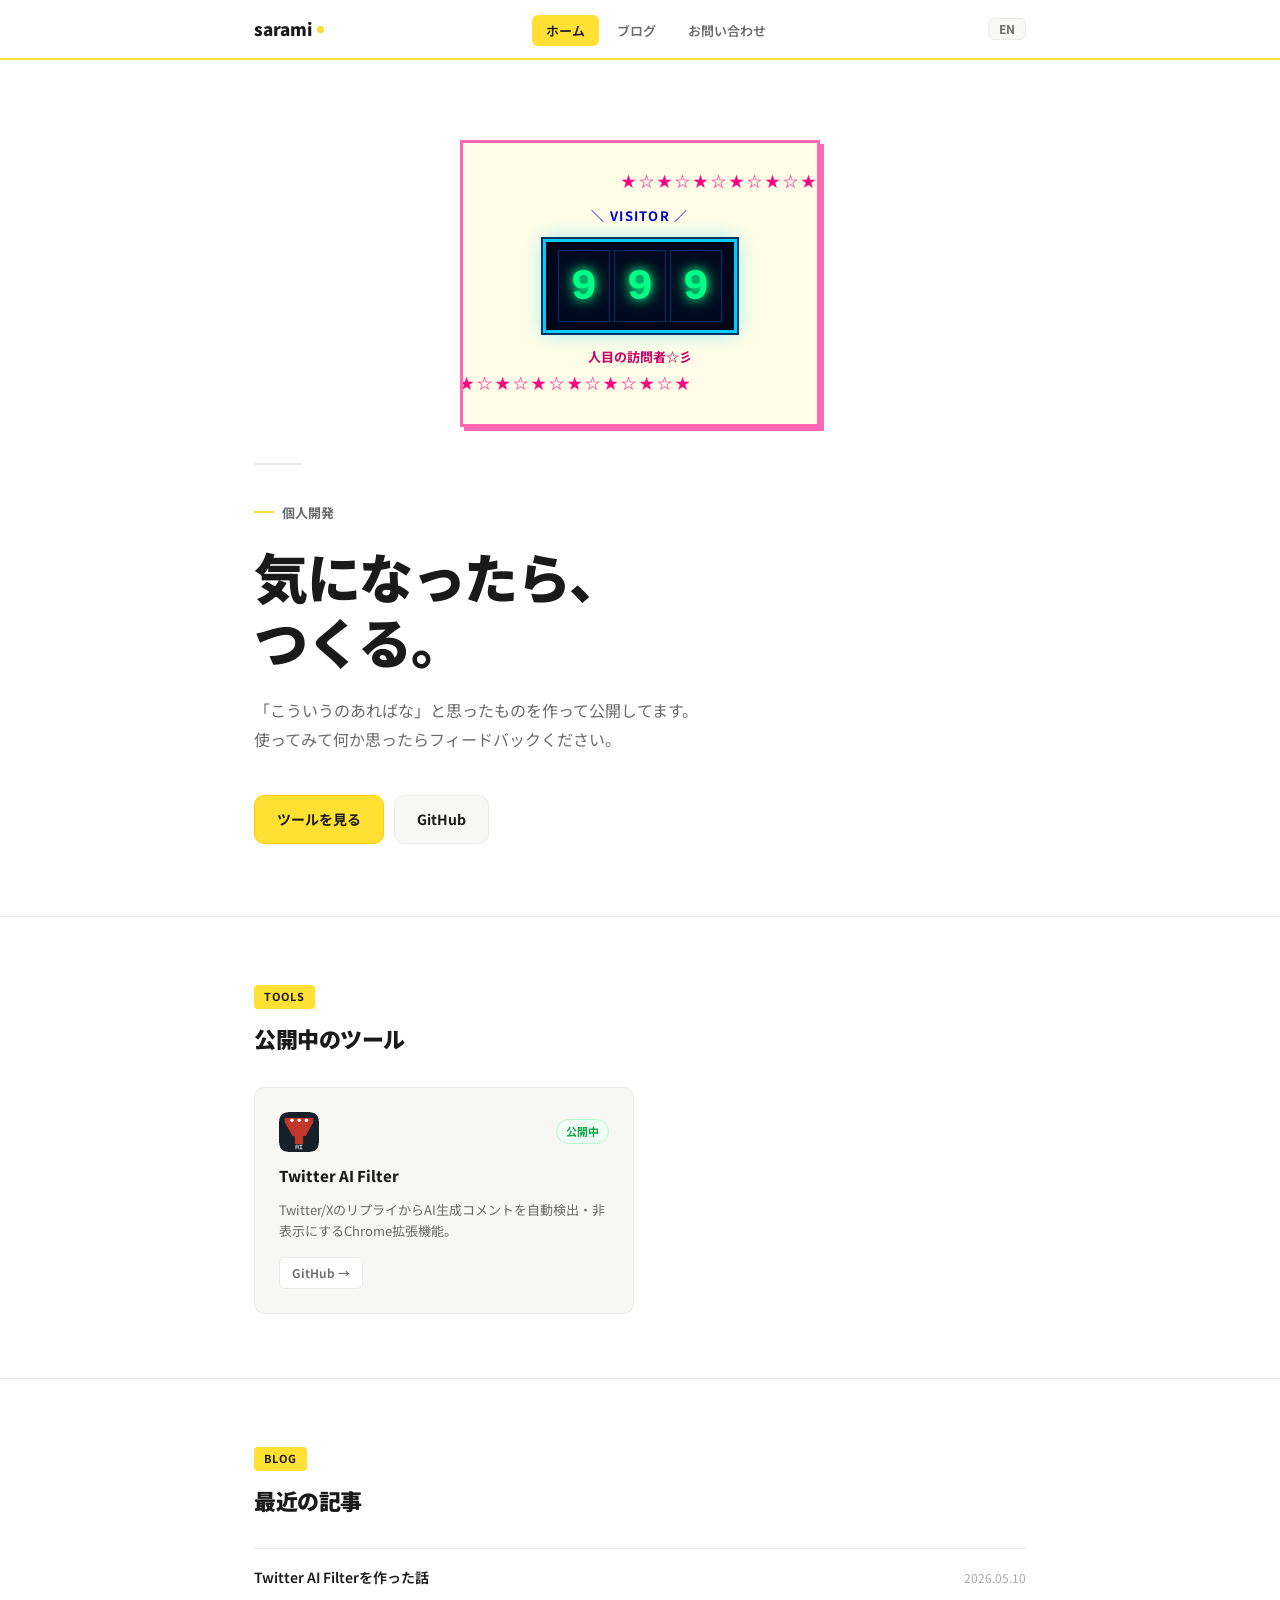
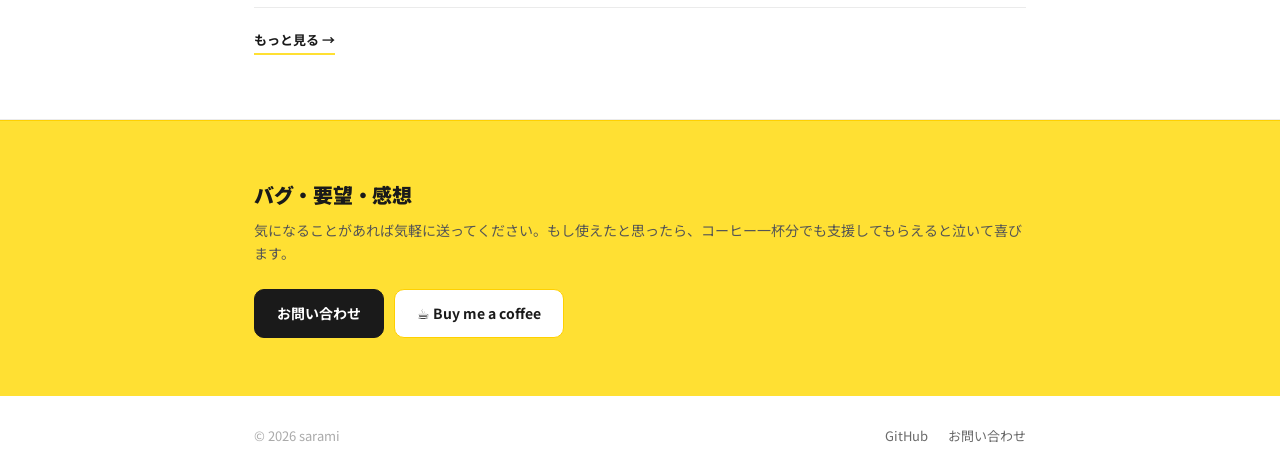
==== index.html @ 27e43e0e "Remove S+ nav logo; rename favicon to icon-bolt.png for cache busting Co-Authored-By: Claude Sonnet " ====
<!DOCTYPE html>
<html lang="ja">
<head>
  <meta charset="UTF-8">
  <meta name="viewport" content="width=device-width, initial-scale=1.0">
  <title>sarami — 個人開発ツール配布サイト</title>
  <meta name="description" content="「こういうのあればな」と思ったものを作って公開しています。TwitterのAIリプ検出フィルターなど、実用的な個人開発ツールを無料配布中。">
  <meta name="keywords" content="sarami,個人開発,ツール,Chrome拡張機能,Twitter,AIフィルター,無料">
  <meta name="author" content="sarami">
  <link rel="canonical" href="https://sarami29meat.github.io/">

  <!-- OGP -->
  <meta property="og:type" content="website">
  <meta property="og:url" content="https://sarami29meat.github.io/">
  <meta property="og:title" content="sarami — 個人開発ツール配布サイト">
  <meta property="og:description" content="「こういうのあればな」と思ったものを作って公開しています。TwitterのAIリプ検出フィルターなど、実用的な個人開発ツールを無料配布中。">
  <meta property="og:site_name" content="sarami">
  <meta property="og:locale" content="ja_JP">

  <!-- Twitter Card -->
  <meta name="twitter:card" content="summary">
  <meta name="twitter:title" content="sarami — 個人開発ツール配布サイト">
  <meta name="twitter:description" content="「こういうのあればな」と思ったものを作って公開しています。実用的な個人開発ツールを無料配布中。">
  <!-- Favicon -->
  <link rel="icon" type="image/png" sizes="32x32" href="icon-bolt.png">
  <link rel="apple-touch-icon" sizes="180x180" href="apple-touch-icon.png?v=2">

  <link rel="preconnect" href="https://fonts.googleapis.com">
  <link href="https://fonts.googleapis.com/css2?family=Noto+Sans+JP:wght@400;500;700;900&display=swap" rel="stylesheet">
  <link rel="stylesheet" href="css/style.css?v=10">
  <!-- Google tag (gtag.js) -->
  <script async src="https://www.googletagmanager.com/gtag/js?id=G-NRNSLRMSQV"></script>
  <script>
    window.dataLayer = window.dataLayer || [];
    function gtag(){dataLayer.push(arguments);}
    gtag('js', new Date());
    gtag('config', 'G-NRNSLRMSQV');
  </script>
</head>
<body>

<nav>
  <div class="nav-inner">
    <a class="nav-logo" href="index.html">sarami <span class="nav-logo-dot"></span></a>
    <ul class="nav-links">
      <li><a href="index.html" class="active" data-i18n="nav-home">ホーム</a></li>
      <li><a href="blog/index.html" data-i18n="nav-blog">ブログ</a></li>
      <li><a href="contact.html" data-i18n="nav-contact">お問い合わせ</a></li>
    </ul>
    <div class="nav-right">
      <button id="lang-toggle">EN</button>
      <div class="nav-burger"><span></span><span></span><span></span></div>
    </div>
  </div>
</nav>

<main>
  <section class="hero">
    <div class="wrap">

      <!-- スロットカウンター -->
      <div class="counter-stage">
        <marquee class="kira-marquee" scrollamount="4">★☆★☆★☆★☆★☆★☆★☆★☆★☆★☆★☆</marquee>
        <p class="counter-eyebrow">＼ VISITOR ／</p>
        <div class="digit-display" id="digit-display">
          <div class="digit-box"><div class="digit-reel"><span>9</span></div></div>
          <div class="digit-box"><div class="digit-reel"><span>9</span></div></div>
          <div class="digit-box"><div class="digit-reel"><span>9</span></div></div>
        </div>
        <p class="counter-label">人目の訪問者☆彡</p>
        <marquee class="kira-marquee" scrollamount="4" direction="right">☆★☆★☆★☆★☆★☆★☆★☆★☆★☆★☆★</marquee>
      </div>

      <div class="hero-sep"></div>

      <p class="hero-eyebrow" data-i18n="hero-eyebrow">個人開発</p>
      <h1 data-i18n="hero-title">気になったら、<br>つくる。</h1>
      <p class="hero-body" data-i18n="hero-body">「こういうのあればな」と思ったものを作って公開してます。<br>使ってみて何か思ったらフィードバックください。</p>
      <div class="hero-actions">
        <a href="#tools" class="btn-primary" data-i18n="hero-btn-tools">ツールを見る</a>
        <a href="https://github.com/sarami29meat" target="_blank" class="btn-ghost">GitHub</a>
      </div>
    </div>
  </section>

  <section class="sec" id="tools">
    <div class="wrap">
      <div class="sec-head">
        <p class="sec-label" data-i18n="tools-label">Tools</p>
        <h2 class="sec-title" data-i18n="tools-title">公開中のツール</h2>
      </div>
      <div class="tools-grid" id="tools-grid"></div>
    </div>
  </section>

  <section class="sec">
    <div class="wrap">
      <div class="sec-head">
        <p class="sec-label" data-i18n="blog-label">Blog</p>
        <h2 class="sec-title" data-i18n="blog-title">最近の記事</h2>
      </div>
      <div class="posts-list" id="recent-posts"></div>
      <a href="blog/index.html" class="more-link" data-i18n="more-link">もっと見る →</a>
    </div>
  </section>

  <section class="sec-contact">
    <div class="wrap">
      <div class="contact-cta">
        <div class="contact-cta-text">
          <h2 class="contact-cta-title" data-i18n="cta-title">バグ・要望・感想</h2>
          <p class="contact-cta-sub" data-i18n="cta-sub">気になることがあれば気軽に送ってください。もし使えたと思ったら、コーヒー一杯分でも支援してもらえると泣いて喜びます。</p>
        </div>
        <div class="contact-cta-actions">
          <a href="contact.html" class="btn-primary" data-i18n="cta-btn-contact">お問い合わせ</a>
          <a href="https://www.buymeacoffee.com/sarami2929" target="_blank" class="btn-ghost" data-i18n="cta-btn-coffee">☕ Buy me a coffee</a>
        </div>
      </div>
    </div>
  </section>
</main>

<!-- キリ番ポップアップ -->
<div id="kiriban-overlay" style="display:none;">
  <div id="kiriban-box">
    <div id="kiriban-inner">
      <div id="kiriban-stars">★☆★☆★☆★</div>
      <div id="kiriban-emoji">🎉</div>
      <span id="kiriban-num"></span>
      <div id="kiriban-msg"></div>
      <a id="kiriban-link" href="#" target="_blank" style="display:none;">
        ★ キリ番特別ページへ ★
      </a>
      <br>
      <button id="kiriban-close">【 閉じる 】</button>
    </div>
  </div>
</div>

<footer>
  <div class="wrap">
    <div class="foot-inner">
      <span class="foot-copy">© 2026 sarami</span>
      <div class="foot-links">
        <a href="https://github.com/sarami29meat" target="_blank">GitHub</a>
        <a href="contact.html" data-i18n="nav-contact">お問い合わせ</a>
      </div>
    </div>
  </div>
</footer>

<script type="application/ld+json">
{
  "@context": "https://schema.org",
  "@type": "WebSite",
  "name": "sarami",
  "url": "https://sarami29meat.github.io/",
  "description": "個人開発ツール配布サイト。気になったら作る。",
  "author": {
    "@type": "Person",
    "name": "sarami",
    "url": "https://sarami29meat.github.io/",
    "sameAs": ["https://github.com/sarami29meat"]
  },
  "potentialAction": {
    "@type": "SearchAction",
    "target": "https://sarami29meat.github.io/blog/",
    "query-input": "required name=search_term_string"
  }
}
</script>
<script src="data/tools.js?v=2"></script>
<script src="data/posts.js?v=2"></script>
<script src="js/main.js?v=13"></script>
</body>
</html>
---- css/style.css ----
*, *::before, *::after { box-sizing: border-box; margin: 0; padding: 0; }

:root {
  --yellow:  #FFE033;
  --yellowh: #FFD000;
  --bg:      #FFFFFF;
  --bg2:     #F7F7F5;
  --text:    #1A1A1A;
  --sub:     #6B6B6B;
  --muted:   #AAAAAA;
  --border:  #EBEBEB;
  --r:       10px;
  --font:    'Noto Sans JP', 'Hiragino Sans', system-ui, sans-serif;
}

html { scroll-behavior: smooth; }

body {
  background: var(--bg);
  color: var(--text);
  font-family: var(--font);
  font-size: 15px;
  line-height: 1.8;
  -webkit-font-smoothing: antialiased;
}

a { color: inherit; text-decoration: none; }

/* ===== Nav ===== */
nav {
  background: var(--bg);
  border-bottom: 2px solid var(--yellow);
  position: sticky;
  top: 0;
  z-index: 100;
}

.nav-inner {
  max-width: 820px;
  margin: 0 auto;
  padding: 0 24px;
  height: 58px;
  display: flex;
  align-items: center;
  justify-content: space-between;
}

.nav-logo {
  font-size: 17px;
  font-weight: 900;
  color: var(--text);
  display: flex;
  align-items: center;
  gap: 5px;
}

.nav-logo-dot {
  width: 7px;
  height: 7px;
  background: var(--yellow);
  border-radius: 50%;
  display: inline-block;
  border: 1px solid var(--yellowh);
}

.nav-links {
  list-style: none;
  display: flex;
  gap: 4px;
}

.nav-links a {
  font-size: 13px;
  font-weight: 600;
  color: var(--sub);
  padding: 6px 14px;
  border-radius: 6px;
  transition: background 0.15s, color 0.15s;
}

.nav-links a:hover { background: var(--bg2); color: var(--text); }
.nav-links a.active { background: var(--yellow); color: var(--text); }

.nav-right {
  display: flex;
  align-items: center;
  gap: 12px;
}

#lang-toggle {
  font-size: 12px;
  font-weight: 700;
  font-family: var(--font);
  color: var(--sub);
  background: var(--bg2);
  border: 1.5px solid var(--border);
  border-radius: 6px;
  padding: 4px 10px;
  cursor: pointer;
  transition: background 0.15s, border-color 0.15s, color 0.15s;
  line-height: 1;
}

#lang-toggle:hover {
  background: var(--yellow);
  border-color: var(--yellowh);
  color: var(--text);
}

.nav-burger {
  display: none;
  flex-direction: column;
  gap: 5px;
  cursor: pointer;
}

.nav-burger span {
  display: block;
  width: 22px;
  height: 2px;
  background: var(--sub);
  border-radius: 2px;
}

/* ===== Layout ===== */
.wrap {
  max-width: 820px;
  margin: 0 auto;
  padding: 0 24px;
}

/* ===== Hero ===== */
.hero {
  padding: 80px 0 72px;
  border-bottom: 1px solid var(--border);
}

.hero-eyebrow {
  font-size: 13px;
  font-weight: 700;
  color: var(--sub);
  margin-bottom: 20px;
  display: flex;
  align-items: center;
  gap: 8px;
}

.hero-eyebrow::before {
  content: '';
  display: inline-block;
  width: 20px;
  height: 2px;
  background: var(--yellow);
  border-radius: 2px;
}

.hero h1 {
  font-size: clamp(34px, 5.5vw, 54px);
  font-weight: 900;
  line-height: 1.2;
  letter-spacing: -1.5px;
  color: var(--text);
  margin-bottom: 22px;
}

.hero-body {
  font-size: 16px;
  color: var(--sub);
  max-width: 460px;
  margin-bottom: 40px;
  line-height: 1.85;
}

.hero-actions {
  display: flex;
  gap: 10px;
  flex-wrap: wrap;
  align-items: center;
}

/* ===== Buttons ===== */
.btn-primary {
  display: inline-flex;
  align-items: center;
  gap: 6px;
  background: var(--yellow);
  color: var(--text);
  font-size: 14px;
  font-weight: 700;
  padding: 11px 22px;
  border-radius: var(--r);
  border: 1.5px solid var(--yellowh);
  transition: background 0.15s, transform 0.1s;
  font-family: var(--font);
  cursor: pointer;
}

.btn-primary:hover { background: var(--yellowh); transform: translateY(-1px); }

.btn-yellow {
  display: inline-flex;
  align-items: center;
  gap: 6px;
  background: var(--yellow);
  color: var(--text);
  font-size: 14px;
  font-weight: 700;
  padding: 11px 22px;
  border-radius: var(--r);
  border: 1.5px solid var(--yellowh);
  transition: background 0.15s;
  font-family: var(--font);
  cursor: pointer;
}

.btn-yellow:hover { background: var(--yellowh); }

.btn-ghost {
  display: inline-flex;
  align-items: center;
  gap: 6px;
  background: var(--bg2);
  color: var(--text);
  font-size: 14px;
  font-weight: 700;
  padding: 11px 22px;
  border-radius: var(--r);
  border: 1.5px solid var(--border);
  transition: border-color 0.15s, background 0.15s;
}

.btn-ghost:hover { border-color: #bbb; background: #efefef; }

/* ===== Section ===== */
.sec {
  padding: 64px 0;
  border-bottom: 1px solid var(--border);
}

.sec-head { margin-bottom: 28px; }

.sec-label {
  display: inline-block;
  font-size: 11px;
  font-weight: 700;
  color: var(--text);
  text-transform: uppercase;
  letter-spacing: 1px;
  margin-bottom: 10px;
  background: var(--yellow);
  padding: 2px 10px;
  border-radius: 4px;
}

.sec-title {
  font-size: 22px;
  font-weight: 900;
  color: var(--text);
  letter-spacing: -0.5px;
}

/* ===== Tools ===== */
.tools-grid {
  display: grid;
  grid-template-columns: repeat(auto-fill, minmax(260px, 1fr));
  gap: 12px;
}

.tool-card {
  background: var(--bg2);
  border: 1.5px solid var(--border);
  border-radius: var(--r);
  padding: 24px;
  display: flex;
  flex-direction: column;
  gap: 10px;
  transition: border-color 0.15s, box-shadow 0.15s, transform 0.15s;
  cursor: pointer;
  color: inherit;
}

.tool-card:hover {
  border-color: var(--yellowh);
  box-shadow: 0 4px 16px rgba(0,0,0,0.08);
  transform: translateY(-2px);
}

.tool-top {
  display: flex;
  align-items: center;
  justify-content: space-between;
}

.tool-icon { font-size: 26px; line-height: 1; }

.tool-live {
  font-size: 11px;
  font-weight: 700;
  color: #16a34a;
  background: #f0fdf4;
  border: 1px solid #bbf7d0;
  padding: 2px 9px;
  border-radius: 20px;
}

.tool-name {
  font-size: 15px;
  font-weight: 800;
  color: var(--text);
}

.tool-desc {
  font-size: 13px;
  color: var(--sub);
  line-height: 1.65;
  flex: 1;
}

.tool-foot {
  display: flex;
  gap: 8px;
  margin-top: 6px;
}

.tool-link {
  font-size: 12px;
  font-weight: 600;
  color: var(--sub);
  background: var(--bg);
  border: 1.5px solid var(--border);
  padding: 4px 12px;
  border-radius: 6px;
  transition: background 0.15s, border-color 0.15s, color 0.15s;
}

.tool-link:hover {
  background: var(--yellow);
  border-color: var(--yellowh);
  color: var(--text);
}

/* ===== Contact CTA ===== */
.sec-contact {
  padding: 56px 0;
  background: var(--yellow);
  border-top: 1.5px solid var(--yellowh);
}

.contact-cta {
  display: flex;
  align-items: center;
  justify-content: space-between;
  gap: 24px;
  flex-wrap: wrap;
}

.contact-cta-title {
  font-size: 20px;
  font-weight: 900;
  color: var(--text);
  margin-bottom: 6px;
  letter-spacing: -0.3px;
}

.contact-cta-sub {
  font-size: 14px;
  color: #555;
  line-height: 1.65;
}

.contact-cta-actions {
  display: flex;
  gap: 10px;
  flex-wrap: wrap;
  flex-shrink: 0;
}

.contact-cta-actions .btn-primary {
  background: var(--text);
  color: #fff;
  border-color: var(--text);
}

.contact-cta-actions .btn-primary:hover {
  background: #333;
  border-color: #333;
}

.contact-cta-actions .btn-ghost {
  background: #fff;
  border-color: var(--yellowh);
}

.contact-cta-actions .btn-ghost:hover {
  background: #f5f5f5;
}

@media (max-width: 600px) {
  .contact-cta { flex-direction: column; }
  .contact-cta-actions { width: 100%; }
  .contact-cta-actions .btn-primary,
  .contact-cta-actions .btn-ghost { flex: 1; justify-content: center; }
}

/* ===== Posts list ===== */
.posts-list { border-top: 1px solid var(--border); }

.post-row {
  display: flex;
  align-items: center;
  justify-content: space-between;
  gap: 16px;
  padding: 16px 0;
  border-bottom: 1px solid var(--border);
  transition: padding-left 0.15s;
  cursor: pointer;
}

.post-row:hover { padding-left: 8px; }

.post-row-title {
  font-size: 14px;
  font-weight: 600;
  color: var(--text);
}

.post-row-date {
  font-size: 12px;
  color: var(--muted);
  white-space: nowrap;
  flex-shrink: 0;
}

.more-link {
  display: inline-flex;
  align-items: center;
  gap: 4px;
  font-size: 13px;
  font-weight: 700;
  color: var(--text);
  margin-top: 20px;
  padding-bottom: 2px;
  border-bottom: 2px solid var(--yellow);
  transition: border-color 0.15s;
}

.more-link:hover { border-color: var(--yellowh); }

/* ===== Page header ===== */
.page-hd {
  padding: 56px 0 40px;
  border-bottom: 1px solid var(--border);
  margin-bottom: 40px;
}

.page-hd h1 {
  font-size: clamp(26px, 4vw, 36px);
  font-weight: 900;
  color: var(--text);
  letter-spacing: -0.5px;
  margin-bottom: 8px;
}

.page-hd-sub { font-size: 14px; color: var(--sub); }

/* ===== Blog list ===== */
.blog-list { border-top: 1px solid var(--border); }

.blog-card {
  padding: 24px 0;
  border-bottom: 1px solid var(--border);
}

.blog-card-tag {
  display: inline-block;
  font-size: 11px;
  font-weight: 700;
  background: var(--yellow);
  color: var(--text);
  padding: 2px 9px;
  border-radius: 4px;
  margin-bottom: 10px;
}

.blog-card-title {
  font-size: 17px;
  font-weight: 800;
  color: var(--text);
  margin-bottom: 6px;
  line-height: 1.45;
}

.blog-card-title a:hover { opacity: 0.7; }

.blog-card-excerpt {
  font-size: 13px;
  color: var(--sub);
  margin-bottom: 10px;
  line-height: 1.7;
}

.blog-card-date { font-size: 12px; color: var(--muted); }

/* ===== Contact ===== */
.contact-grid {
  display: grid;
  grid-template-columns: 1fr 1fr;
  gap: 16px;
}

.contact-box {
  background: var(--bg2);
  border: 1.5px solid var(--border);
  border-radius: var(--r);
  padding: 28px;
}

.contact-box-title {
  font-size: 15px;
  font-weight: 800;
  color: var(--text);
  margin-bottom: 8px;
}

.contact-box-sub {
  font-size: 13px;
  color: var(--sub);
  margin-bottom: 22px;
  line-height: 1.7;
}

.field { margin-bottom: 14px; }

.field label {
  display: block;
  font-size: 12px;
  font-weight: 700;
  color: var(--sub);
  margin-bottom: 6px;
}

.field input,
.field textarea {
  width: 100%;
  background: var(--bg);
  border: 1.5px solid var(--border);
  border-radius: 8px;
  padding: 10px 14px;
  color: var(--text);
  font-size: 14px;
  font-family: var(--font);
  outline: none;
  transition: border-color 0.15s;
}

.field input:focus,
.field textarea:focus { border-color: var(--text); }

.field textarea { height: 110px; resize: vertical; }

.donate-box {
  display: flex;
  flex-direction: column;
  align-items: center;
  justify-content: center;
  text-align: center;
  gap: 14px;
}

.donate-icon { font-size: 38px; }
.donate-title { font-size: 15px; font-weight: 800; color: var(--text); }
.donate-sub { font-size: 13px; color: var(--sub); line-height: 1.75; }

.bmc-btn {
  display: inline-flex;
  align-items: center;
  gap: 8px;
  background: var(--yellow);
  color: var(--text);
  font-size: 14px;
  font-weight: 700;
  padding: 11px 22px;
  border-radius: var(--r);
  border: 1.5px solid var(--yellowh);
  transition: background 0.15s;
  font-family: var(--font);
}

.bmc-btn:hover { background: var(--yellowh); }

/* ===== Post content ===== */
.post-hd {
  padding: 56px 0 36px;
  border-bottom: 1px solid var(--border);
  margin-bottom: 40px;
}

.post-hd-tag {
  display: inline-block;
  font-size: 11px;
  font-weight: 700;
  background: var(--yellow);
  color: var(--text);
  padding: 3px 10px;
  border-radius: 4px;
  margin-bottom: 16px;
}

.post-hd h1 {
  font-size: clamp(24px, 4vw, 34px);
  font-weight: 900;
  color: var(--text);
  letter-spacing: -0.5px;
  line-height: 1.3;
  margin-bottom: 12px;
}

.post-hd-meta { font-size: 13px; color: var(--muted); }

.post-body { max-width: 700px; padding-bottom: 64px; }

.post-body p { color: var(--sub); margin-bottom: 18px; line-height: 1.9; }
.post-body h2 { font-size: 19px; font-weight: 800; color: var(--text); margin: 36px 0 12px; letter-spacing: -0.3px; }
.post-body h3 { font-size: 16px; font-weight: 700; color: var(--text); margin: 26px 0 8px; }
.post-body ul, .post-body ol { padding-left: 22px; color: var(--sub); margin-bottom: 18px; }
.post-body li { margin-bottom: 6px; line-height: 1.75; }
.post-body a { color: var(--text); font-weight: 700; border-bottom: 2px solid var(--yellow); transition: background 0.15s, padding 0.1s; }
.post-body a:hover { background: var(--yellow); padding: 0 3px; }
.post-body code {
  font-size: 12px;
  background: var(--bg2);
  border: 1px solid var(--border);
  padding: 2px 7px;
  border-radius: 4px;
  color: var(--text);
}
.post-body pre {
  background: #1c1c1c;
  border-radius: var(--r);
  padding: 20px;
  overflow-x: auto;
  margin-bottom: 20px;
}
.post-body pre code { background: none; border: none; padding: 0; color: #ddd; font-size: 13px; }
.post-foot-links { display: flex; gap: 16px; margin-top: 32px; }

/* ===== Footer ===== */
footer {
  border-top: 2px solid var(--yellow);
  padding: 28px 0;
}

.foot-inner {
  display: flex;
  align-items: center;
  justify-content: space-between;
  flex-wrap: wrap;
  gap: 12px;
}

.foot-copy { font-size: 13px; color: var(--muted); }

.foot-links { display: flex; gap: 20px; }

.foot-links a {
  font-size: 13px;
  color: var(--sub);
  transition: color 0.15s;
}

.foot-links a:hover { color: var(--text); }

/* ===== スロットカウンターステージ（平成スタイル） ===== */
.counter-stage {
  text-align: center;
  padding: 24px 0 28px;
  max-width: 360px;
  margin: 0 auto;
  border: 3px solid #FF69B4;
  background: #FFFDE7;
  box-shadow: 4px 4px 0 #FF69B4;
}

.kira-marquee {
  display: block;
  color: #FF0080;
  font-size: 15px;
  letter-spacing: 3px;
  margin: 0;
}

.counter-eyebrow {
  font-size: 13px;
  font-weight: bold;
  color: #0000CC;
  margin: 10px 0 12px;
  letter-spacing: 0.1em;
}

.counter-dot {
  width: 8px;
  height: 8px;
  border-radius: 50%;
  background: #4caf50;
  display: inline-block;
  animation: pulse-dot 2s infinite;
}

@keyframes pulse-dot {
  0%   { box-shadow: 0 0 0 0 rgba(76,175,80,0.5); }
  70%  { box-shadow: 0 0 0 6px rgba(76,175,80,0); }
  100% { box-shadow: 0 0 0 0 rgba(76,175,80,0); }
}

.counter-label {
  margin-top: 12px;
  font-size: 13px;
  font-weight: bold;
  color: #CC0066;
  animation: blink-label 1s step-end infinite;
}

@keyframes blink-label {
  0%, 100% { visibility: visible; }
  50%       { visibility: hidden; }
}

.hero-sep {
  width: 48px;
  height: 2px;
  background: var(--border);
  margin: 36px 0;
}

/* ===== キリ番オーバーレイ（平成レトロ） ===== */

/* ===== スロット数字（LCD液晶スタイル） ===== */
.digit-display {
  display: flex;
  gap: 4px;
  align-items: center;
  justify-content: center;
  background: #000820;
  border: 3px solid #00CCFF;
  box-shadow: 0 0 0 2px #003366, 0 0 20px rgba(0,204,255,0.4), inset 0 0 12px rgba(0,0,0,0.8);
  padding: 8px 12px;
  display: inline-flex;
}

.digit-box {
  width: 52px;
  height: 72px;
  overflow: hidden;
  background: #000820;
  border-radius: 0;
  border: 1px solid #003366;
  position: relative;
}

.digit-box::before,
.digit-box::after {
  content: '';
  position: absolute;
  left: 0; right: 0;
  height: 14px;
  z-index: 2;
  pointer-events: none;
}
.digit-box::before { top: 0;    background: linear-gradient(to bottom, #000820, transparent); }
.digit-box::after  { bottom: 0; background: linear-gradient(to top,   #000820, transparent); }

.digit-reel {
  display: flex;
  flex-direction: column;
  will-change: transform;
}

.digit-reel span {
  height: 72px;
  line-height: 72px;
  text-align: center;
  font-family: 'Courier New', monospace;
  font-size: 44px;
  font-weight: 900;
  color: #00FF88;
  text-shadow: 0 0 8px #00FF88, 0 0 20px #00CC66;
  flex-shrink: 0;
  display: block;
}

/* ===== キリ番オーバーレイ（平成レトロ全開） ===== */
#kiriban-overlay {
  display: none;
  position: fixed;
  inset: 0;
  background: rgba(0,0,50,0.85);
  z-index: 9999;
  align-items: center;
  justify-content: center;
  padding: 20px;
}

#kiriban-box {
  background: #FFFDE7;
  border-radius: 0;
  padding: 0;
  max-width: 420px;
  width: 100%;
  text-align: center;
  animation: kiriban-in 0.35s cubic-bezier(0.34,1.56,0.64,1);
  outline: 4px solid #FF0080;
  outline-offset: 4px;
  box-shadow: 0 0 0 8px #FFD700, 0 0 0 12px #00CCFF, 8px 8px 0 #FF0080;
}

@keyframes kiriban-in {
  from { transform: scale(0.4) rotate(-8deg); opacity: 0; }
  to   { transform: scale(1)   rotate(0deg);  opacity: 1; }
}

/* 上部帯 */
#kiriban-box::before {
  content: '★ Congratulations!! ★';
  display: block;
  background: repeating-linear-gradient(90deg, #FF0080 0px, #FF0080 20px, #FFD700 20px, #FFD700 40px, #00CCFF 40px, #00CCFF 60px);
  color: #fff;
  font-weight: 900;
  font-size: 12px;
  letter-spacing: 0.15em;
  padding: 6px 0;
  text-shadow: 1px 1px 0 rgba(0,0,0,0.5);
}

#kiriban-inner {
  padding: 20px 24px 24px;
}

#kiriban-stars {
  font-size: 20px;
  letter-spacing: 6px;
  margin-bottom: 6px;
  animation: blink-label 0.6s step-end infinite;
  color: #FF0080;
}

#kiriban-emoji {
  font-size: 48px;
  margin-bottom: 4px;
  display: block;
  animation: kiriban-bounce 0.5s ease-in-out infinite alternate;
}

@keyframes kiriban-bounce {
  from { transform: translateY(0) scale(1); }
  to   { transform: translateY(-10px) scale(1.1); }
}

#kiriban-num {
  font-size: 40px;
  font-weight: 900;
  font-family: 'Courier New', monospace;
  background: #000820;
  color: #00FF88;
  text-shadow: 0 0 8px #00FF88;
  padding: 4px 16px;
  display: inline-block;
  margin-bottom: 12px;
  border: 2px solid #00CCFF;
  letter-spacing: 4px;
}

#kiriban-msg {
  font-size: 13px;
  line-height: 2.0;
  color: #333;
  margin-bottom: 16px;
  background: #fff;
  border: 2px dashed #FF0080;
  padding: 10px 12px;
  text-align: left;
}

#kiriban-close {
  background: #FF0080;
  color: #fff;
  border: 3px solid #FFD700;
  border-radius: 0;
  padding: 8px 28px;
  font-size: 14px;
  font-family: var(--font);
  font-weight: 900;
  cursor: pointer;
  letter-spacing: 0.12em;
  box-shadow: 3px 3px 0 #000;
  transition: transform 0.1s;
}

#kiriban-close:hover { transform: translate(2px, 2px); box-shadow: 1px 1px 0 #000; }

#kiriban-link {
  display: inline-block;
  background: #FFD700;
  color: #000;
  font-weight: 900;
  font-size: 14px;
  padding: 8px 20px;
  border: 3px solid #FF0080;
  text-decoration: none;
  box-shadow: 3px 3px 0 #000;
  margin-bottom: 10px;
  letter-spacing: 0.1em;
  animation: blink-label 0.8s step-end infinite;
}

#kiriban-link:hover { opacity: 0.85; }

/* ===== Mobile ===== */
@media (max-width: 600px) {
  .hero { padding: 56px 0 52px; }
  .nav-links { display: none; }
  .nav-links.open {
    display: flex;
    flex-direction: column;
    position: absolute;
    top: 58px; left: 0; right: 0;
    background: var(--bg);
    border-bottom: 1px solid var(--border);
    padding: 16px 24px;
    gap: 4px;
  }
  .nav-burger { display: flex; }
  .tools-grid { grid-template-columns: 1fr; }
  .contact-grid { grid-template-columns: 1fr; }
  .foot-inner { justify-content: center; text-align: center; }
}
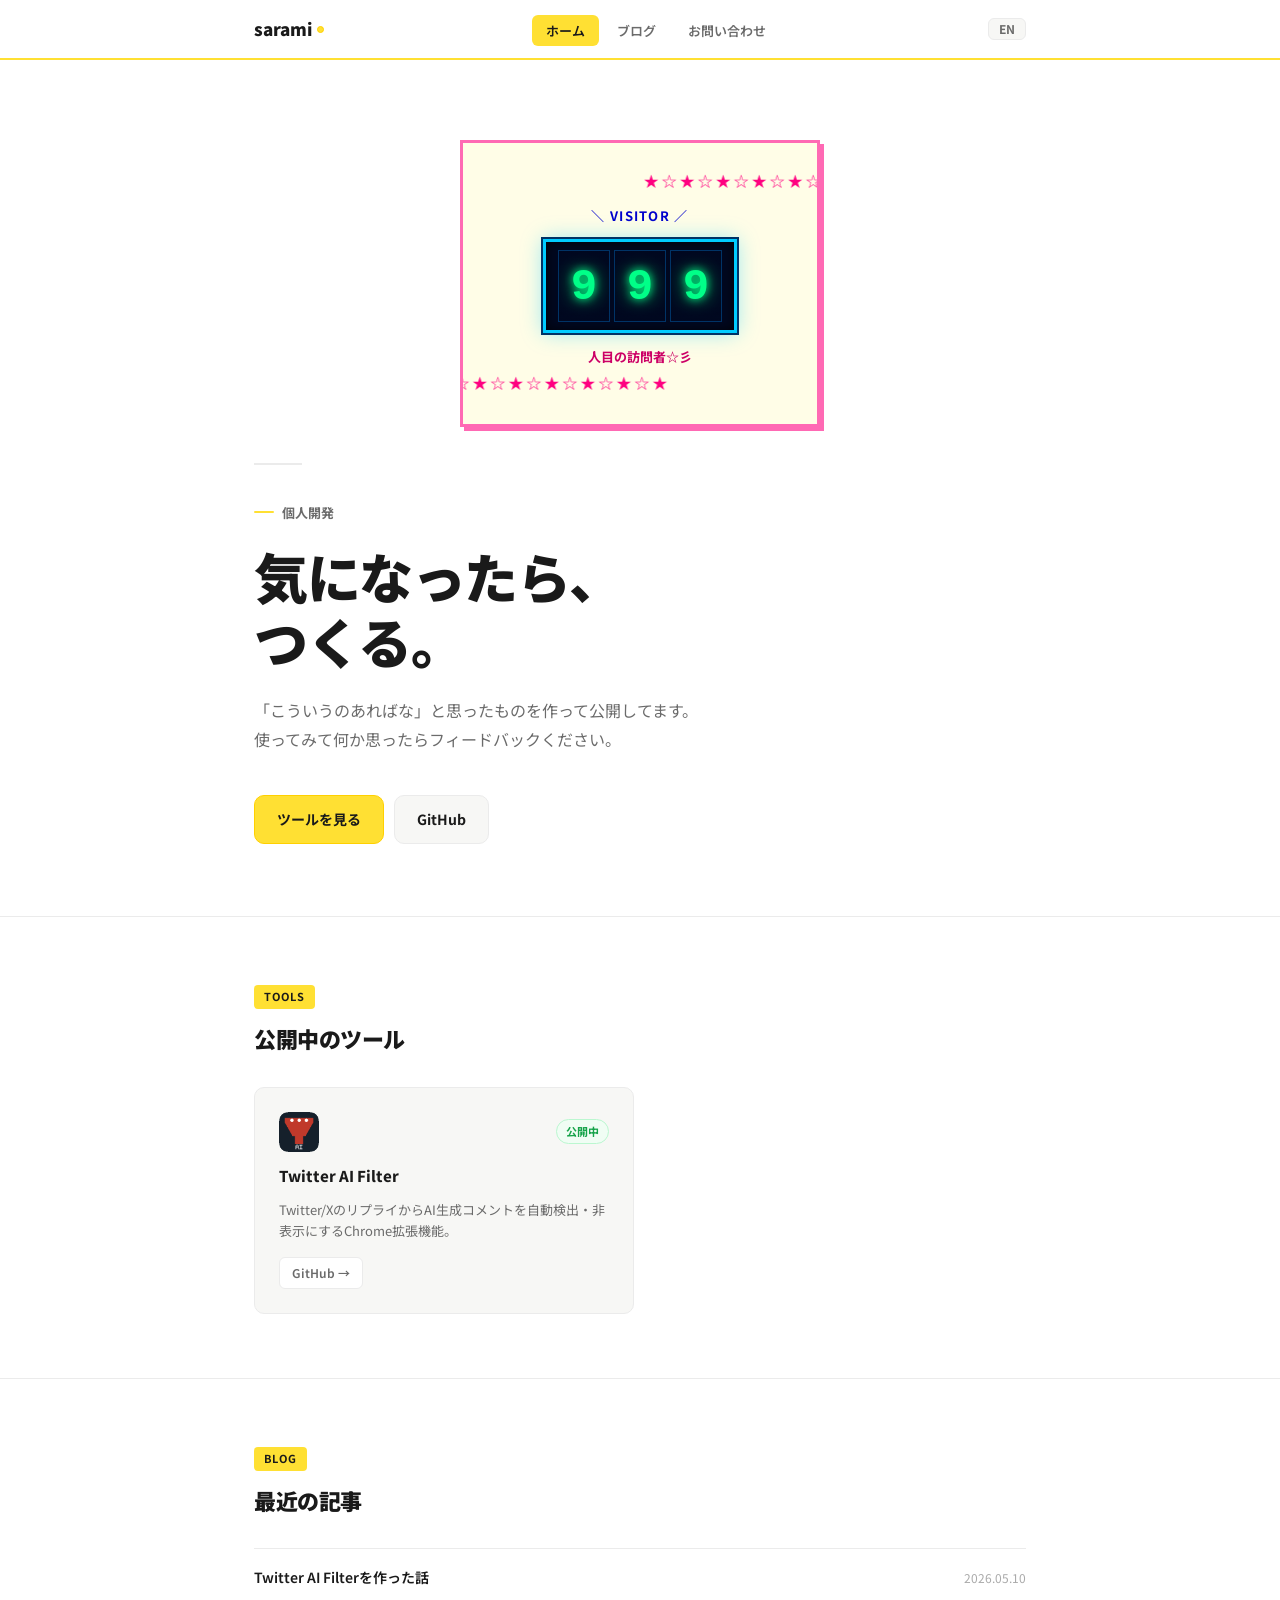
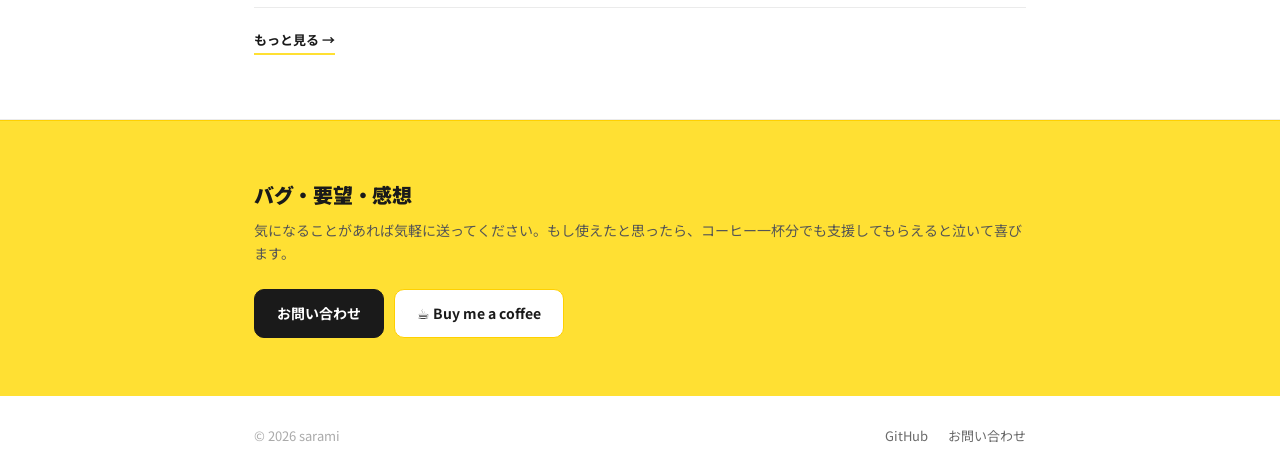
==== commit 9023abd9: "Embed favicon as base64 data URI to bypass browser cache Co-Authored-By: Claude Sonnet 4.6 <noreply@" ====
--- a/index.html
+++ b/index.html
@@ -22,7 +22,7 @@
   <meta name="twitter:title" content="sarami — 個人開発ツール配布サイト">
   <meta name="twitter:description" content="「こういうのあればな」と思ったものを作って公開しています。実用的な個人開発ツールを無料配布中。">
   <!-- Favicon -->
-  <link rel="icon" type="image/png" sizes="32x32" href="icon-bolt.png">
+  <link rel="icon" type="image/png" sizes="32x32" href="[data-uri]">
   <link rel="apple-touch-icon" sizes="180x180" href="apple-touch-icon.png?v=2">
 
   <link rel="preconnect" href="https://fonts.googleapis.com">
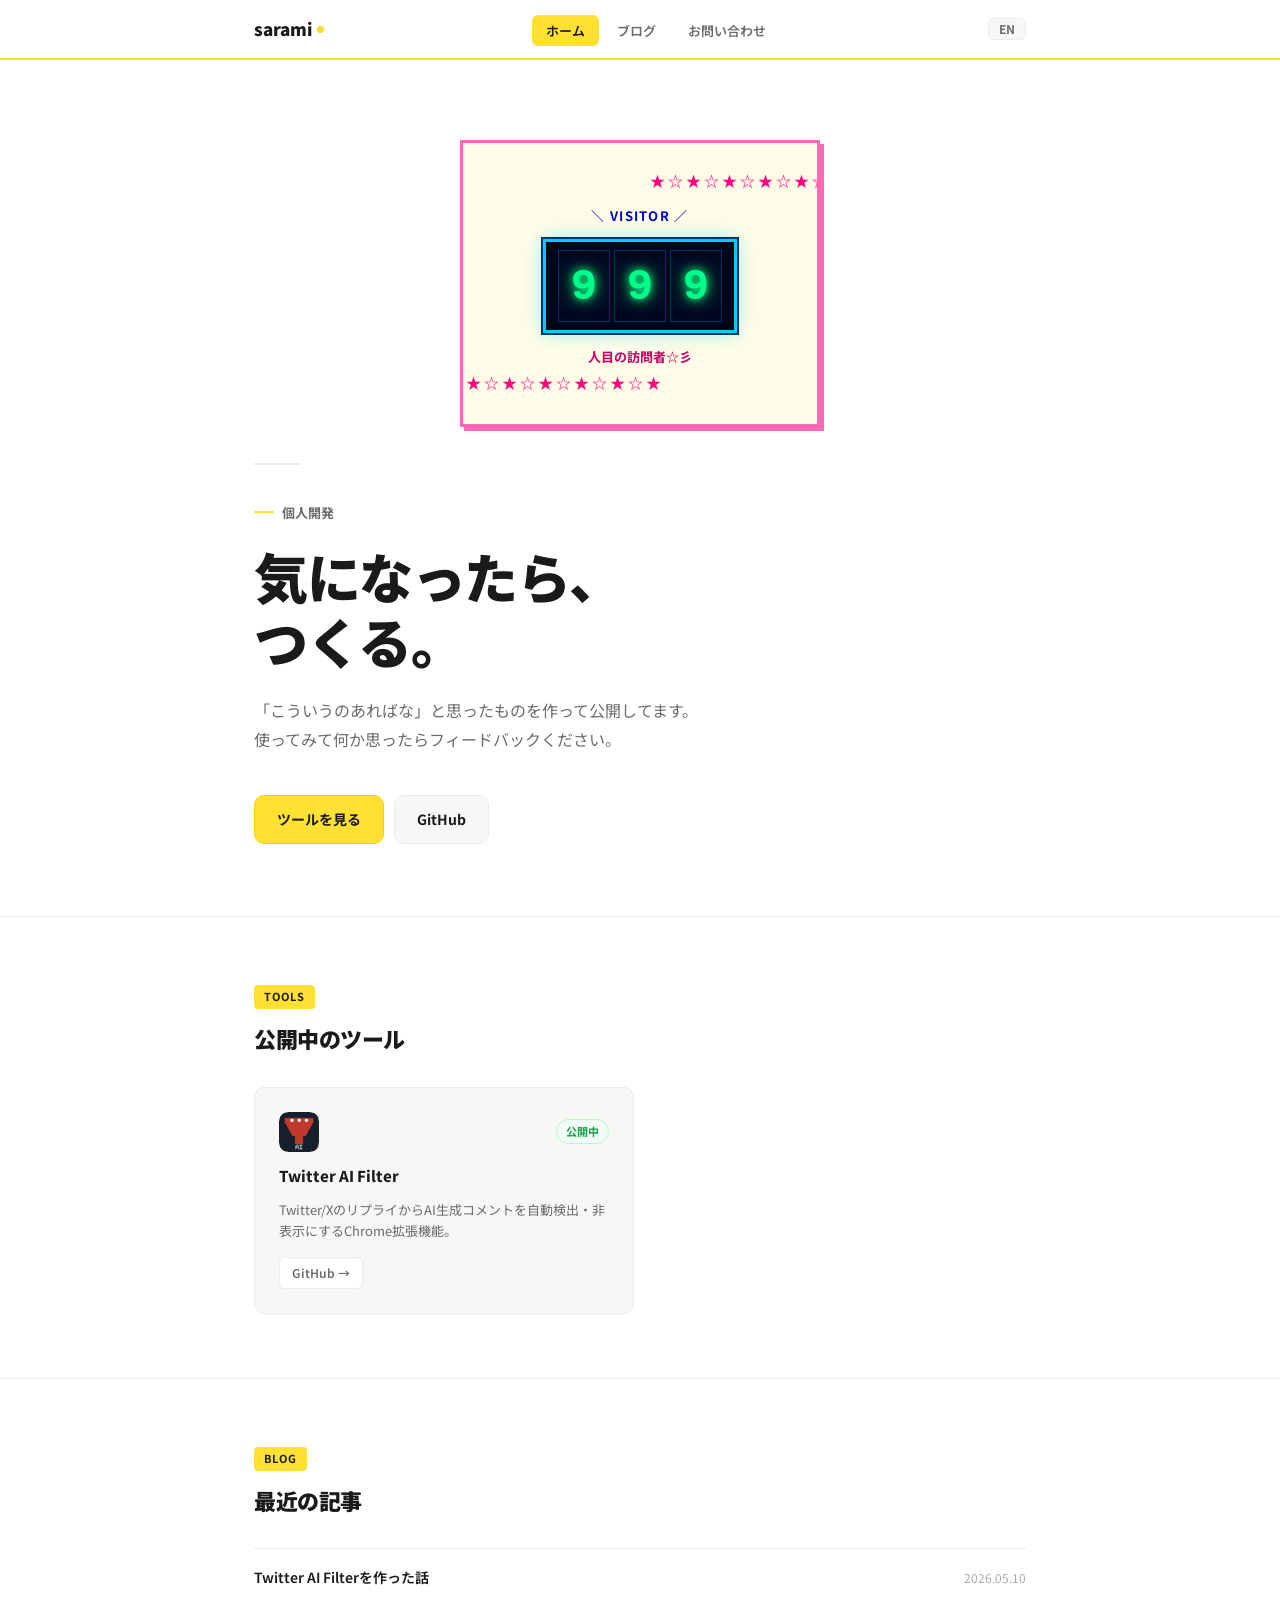
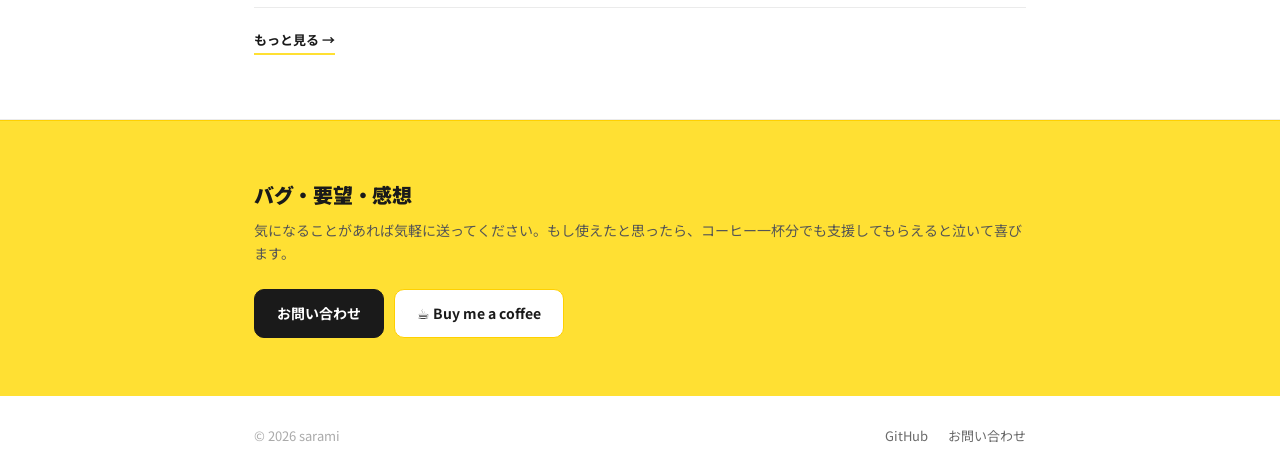
==== commit a98df5e6: "fix: faviconをbase64インラインからファイル参照に変更 Co-Authored-By: Claude Sonnet 4.6 <noreply@anthropic.com>" ====
--- a/index.html
+++ b/index.html
@@ -22,7 +22,9 @@
   <meta name="twitter:title" content="sarami — 個人開発ツール配布サイト">
   <meta name="twitter:description" content="「こういうのあればな」と思ったものを作って公開しています。実用的な個人開発ツールを無料配布中。">
   <!-- Favicon -->
-  <link rel="icon" type="image/png" sizes="32x32" href="[data-uri]">
+  <link rel="icon" type="image/png" sizes="16x16" href="favicon.png">
+  <link rel="icon" type="image/png" sizes="32x32" href="favicon32.png">
+  <link rel="icon" type="image/png" sizes="48x48" href="favicon48.png">
   <link rel="apple-touch-icon" sizes="180x180" href="apple-touch-icon.png?v=2">
 
   <link rel="preconnect" href="https://fonts.googleapis.com">
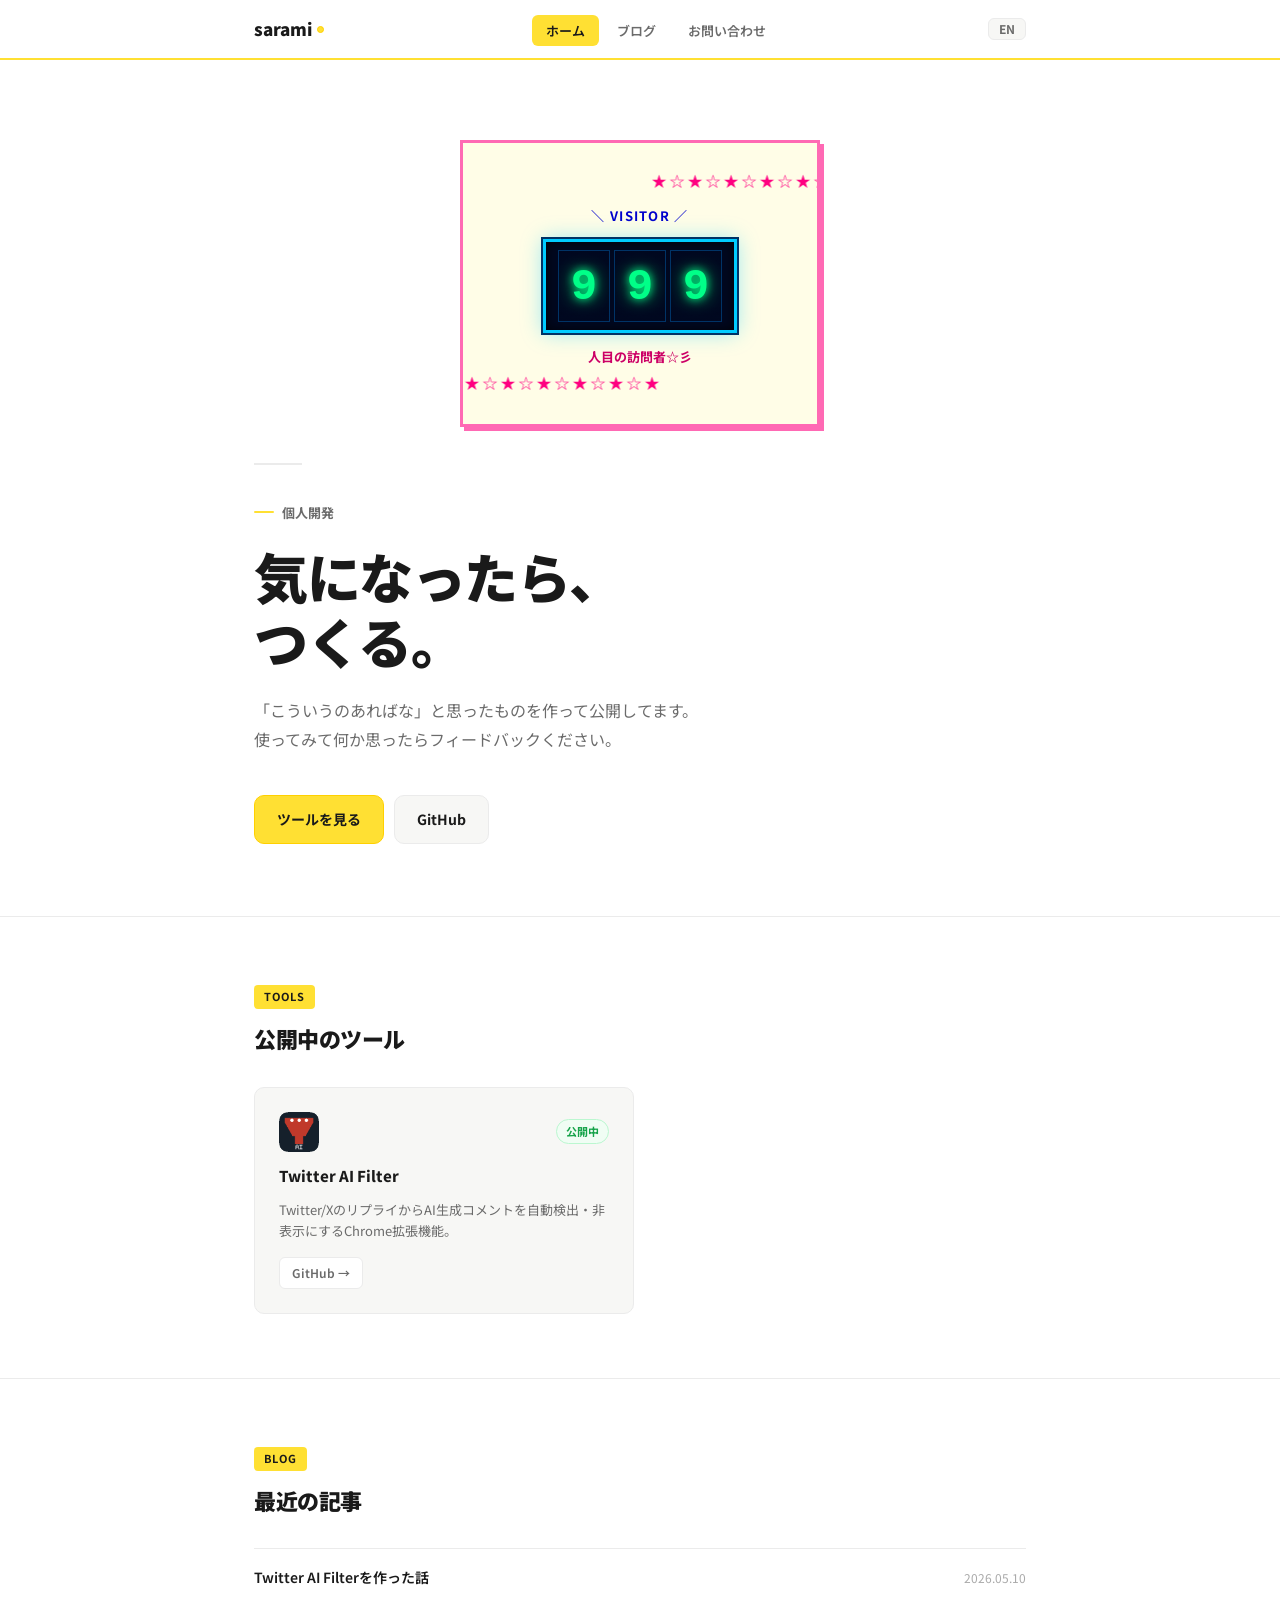
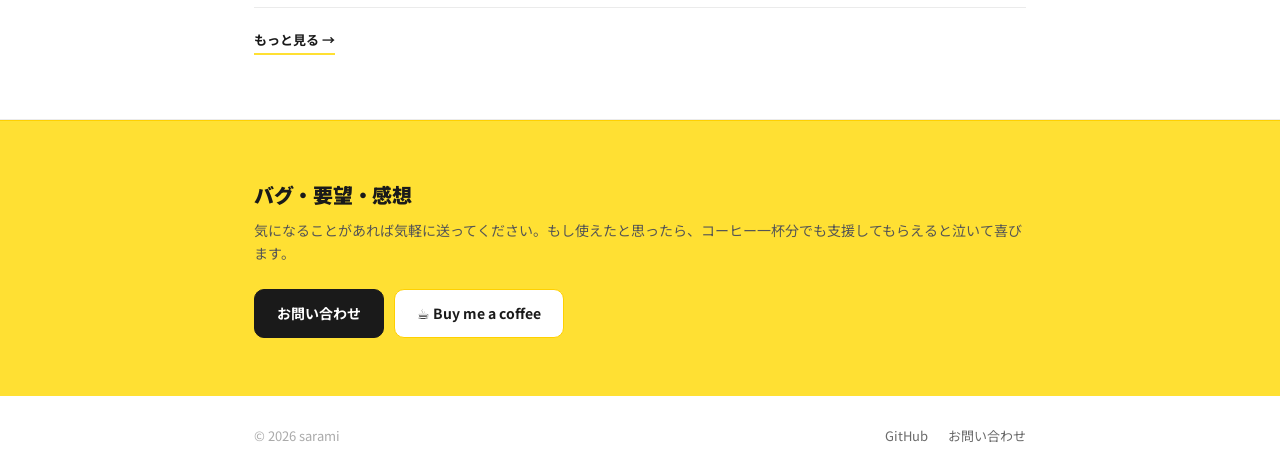
==== commit 6c8e7831: "fix: ファビコンをbase64インラインに戻してSafariキャッシュ回避 Co-Authored-By: Claude Sonnet 4.6 <noreply@anthropic.com>" ====
--- a/index.html
+++ b/index.html
@@ -22,10 +22,8 @@
   <meta name="twitter:title" content="sarami — 個人開発ツール配布サイト">
   <meta name="twitter:description" content="「こういうのあればな」と思ったものを作って公開しています。実用的な個人開発ツールを無料配布中。">
   <!-- Favicon -->
-  <link rel="icon" type="image/png" sizes="16x16" href="favicon.png">
-  <link rel="icon" type="image/png" sizes="32x32" href="favicon32.png">
-  <link rel="icon" type="image/png" sizes="48x48" href="favicon48.png">
-  <link rel="apple-touch-icon" sizes="180x180" href="apple-touch-icon.png?v=2">
+  <link rel="icon" type="image/png" sizes="32x32" href="[data-uri]">
+  <link rel="apple-touch-icon" sizes="180x180" href="apple-touch-icon.png?v=3">
 
   <link rel="preconnect" href="https://fonts.googleapis.com">
   <link href="https://fonts.googleapis.com/css2?family=Noto+Sans+JP:wght@400;500;700;900&display=swap" rel="stylesheet">
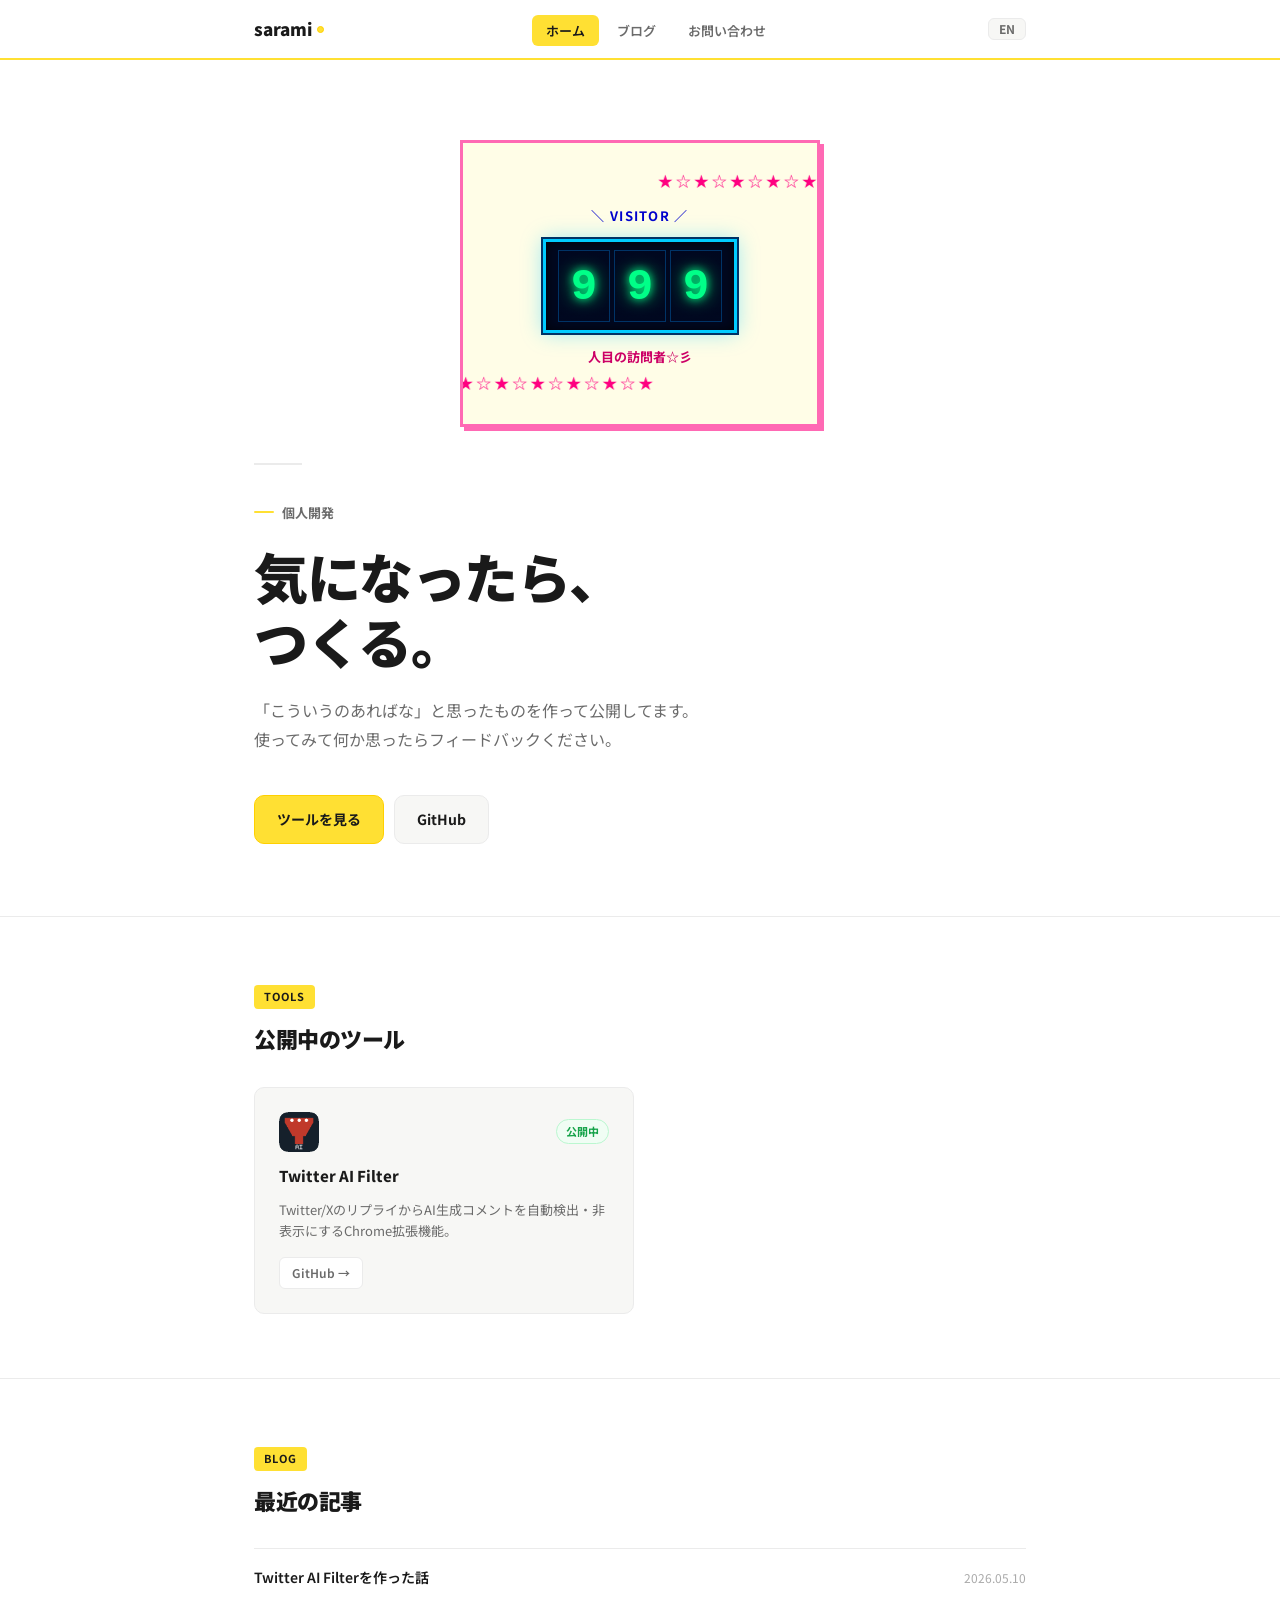
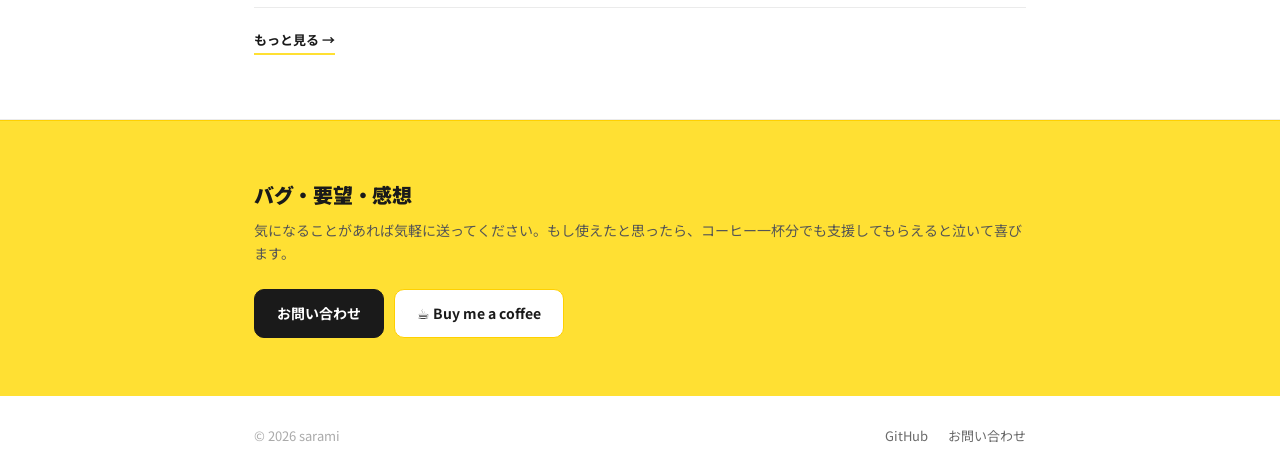
==== commit a224ca84: "design: ファビコンをピンク→黄グラデーション+白Sに刷新 Co-Authored-By: Claude Sonnet 4.6 <noreply@anthropic.com>" ====
--- a/index.html
+++ b/index.html
@@ -22,7 +22,7 @@
   <meta name="twitter:title" content="sarami — 個人開発ツール配布サイト">
   <meta name="twitter:description" content="「こういうのあればな」と思ったものを作って公開しています。実用的な個人開発ツールを無料配布中。">
   <!-- Favicon -->
-  <link rel="icon" type="image/png" sizes="32x32" href="[data-uri]">
+  <link rel="icon" type="image/png" sizes="32x32" href="[data-uri]">
   <link rel="apple-touch-icon" sizes="180x180" href="apple-touch-icon.png?v=3">
 
   <link rel="preconnect" href="https://fonts.googleapis.com">
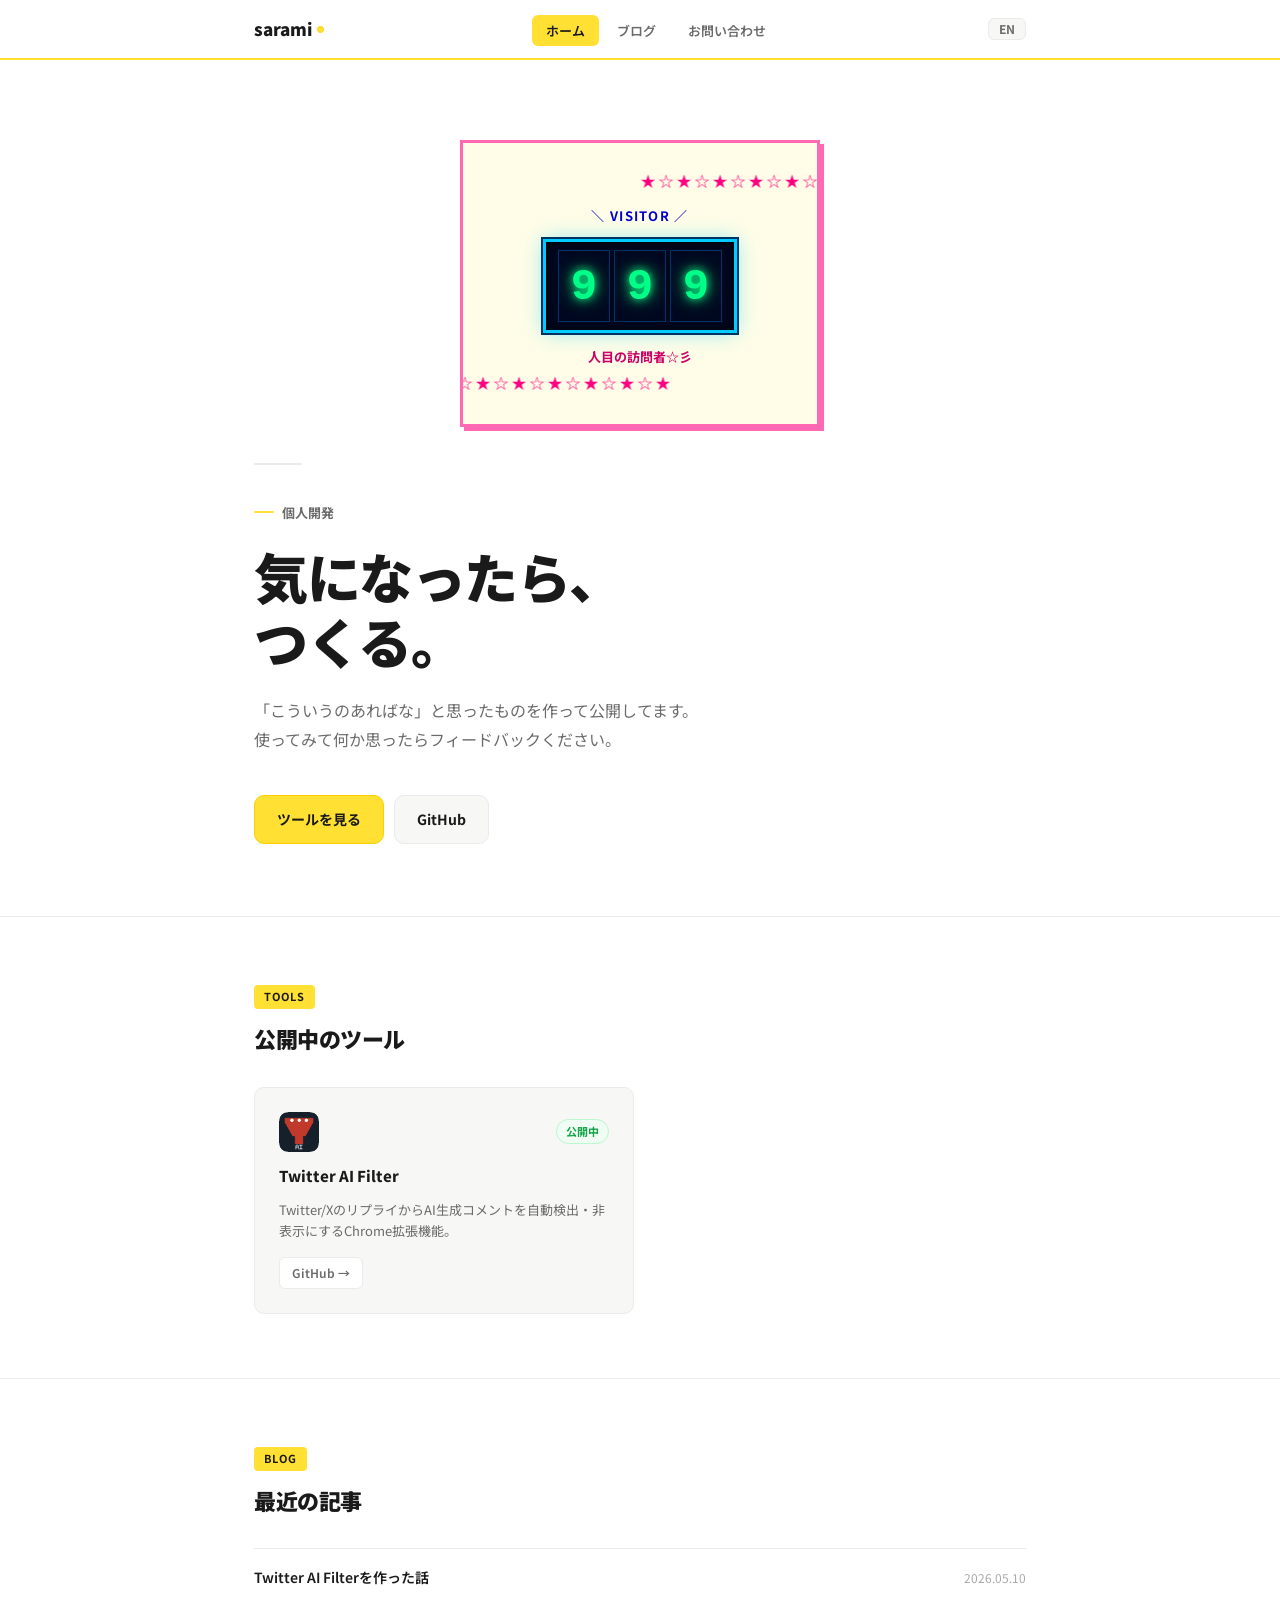
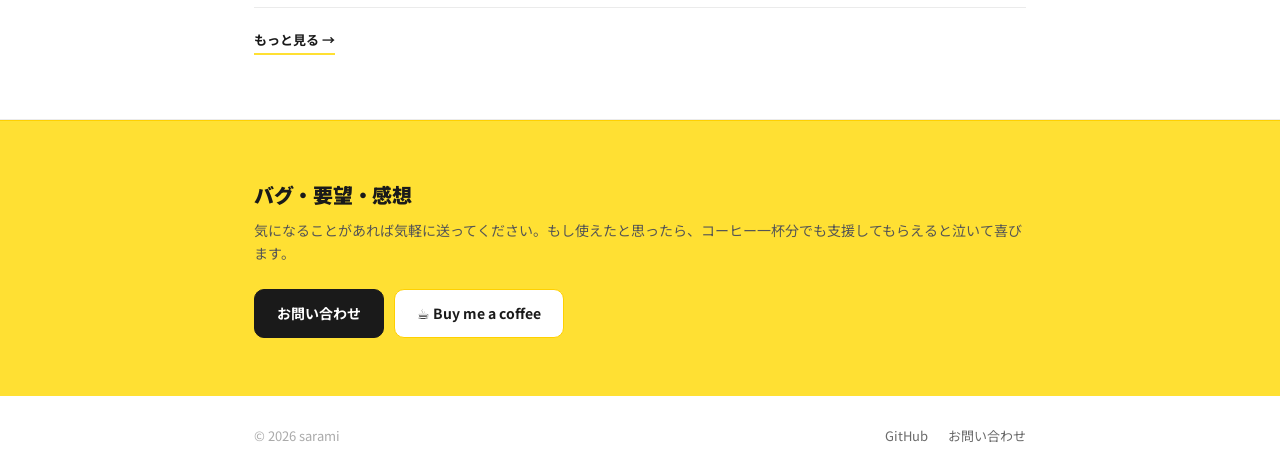
==== commit 5ecb6111: "design: ファビコンをSVGインラインに変更（ピンク→黄グラデ+白s） SVG data URIにすることでSafariのファビコンキャッシュを完全回避  Co-Authored-By: Cla" ====
--- a/index.html
+++ b/index.html
@@ -22,7 +22,7 @@
   <meta name="twitter:title" content="sarami — 個人開発ツール配布サイト">
   <meta name="twitter:description" content="「こういうのあればな」と思ったものを作って公開しています。実用的な個人開発ツールを無料配布中。">
   <!-- Favicon -->
-  <link rel="icon" type="image/png" sizes="32x32" href="[data-uri]">
+  <link rel="icon" type="image/svg+xml" href="data:image/svg+xml,<svg xmlns='http://www.w3.org/2000/svg' viewBox='0 0 32 32'><defs><linearGradient id='g' x1='0' y1='0' x2='1' y2='1'><stop offset='0%25' stop-color='%23FF2D78'/><stop offset='100%25' stop-color='%23FFD600'/></linearGradient></defs><rect width='32' height='32' rx='7' fill='url(%23g)'/><text x='16' y='24.5' font-family='Arial Black,sans-serif' font-weight='900' font-size='21' fill='white' text-anchor='middle' font-style='italic'>s</text></svg>">
   <link rel="apple-touch-icon" sizes="180x180" href="apple-touch-icon.png?v=3">
 
   <link rel="preconnect" href="https://fonts.googleapis.com">
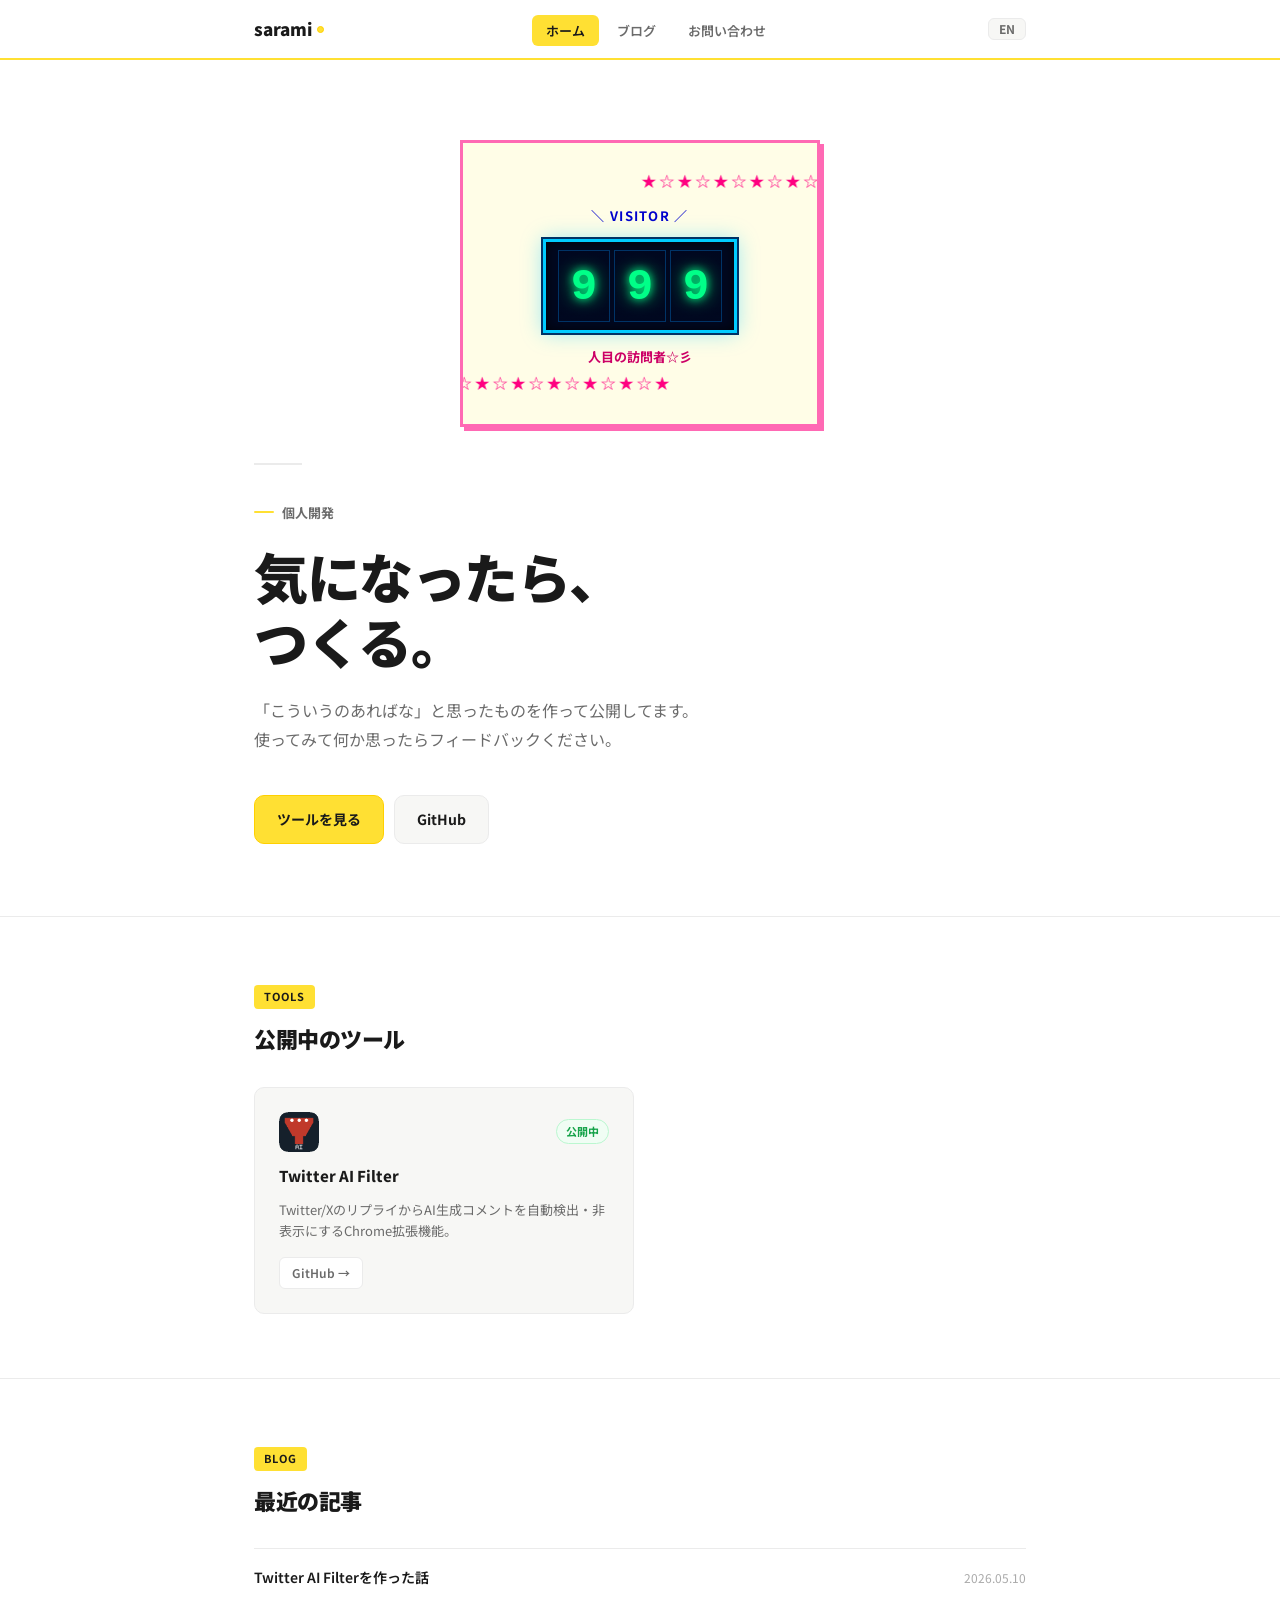
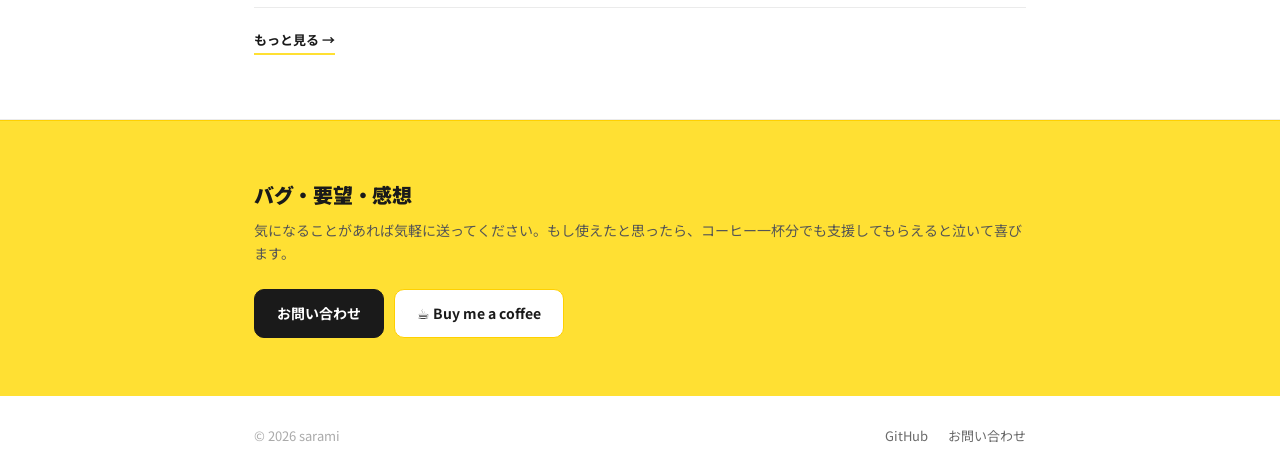
==== commit f7a0df05: "fix: ファビコンをicon.svgファイル参照に変更（キャッシュ回避） Co-Authored-By: Claude Sonnet 4.6 <noreply@anthropic.com>" ====
--- a/index.html
+++ b/index.html
@@ -22,7 +22,7 @@
   <meta name="twitter:title" content="sarami — 個人開発ツール配布サイト">
   <meta name="twitter:description" content="「こういうのあればな」と思ったものを作って公開しています。実用的な個人開発ツールを無料配布中。">
   <!-- Favicon -->
-  <link rel="icon" type="image/svg+xml" href="data:image/svg+xml,<svg xmlns='http://www.w3.org/2000/svg' viewBox='0 0 32 32'><defs><linearGradient id='g' x1='0' y1='0' x2='1' y2='1'><stop offset='0%25' stop-color='%23FF2D78'/><stop offset='100%25' stop-color='%23FFD600'/></linearGradient></defs><rect width='32' height='32' rx='7' fill='url(%23g)'/><text x='16' y='24.5' font-family='Arial Black,sans-serif' font-weight='900' font-size='21' fill='white' text-anchor='middle' font-style='italic'>s</text></svg>">
+  <link rel="icon" type="image/svg+xml" href="icon.svg">
   <link rel="apple-touch-icon" sizes="180x180" href="apple-touch-icon.png?v=3">
 
   <link rel="preconnect" href="https://fonts.googleapis.com">
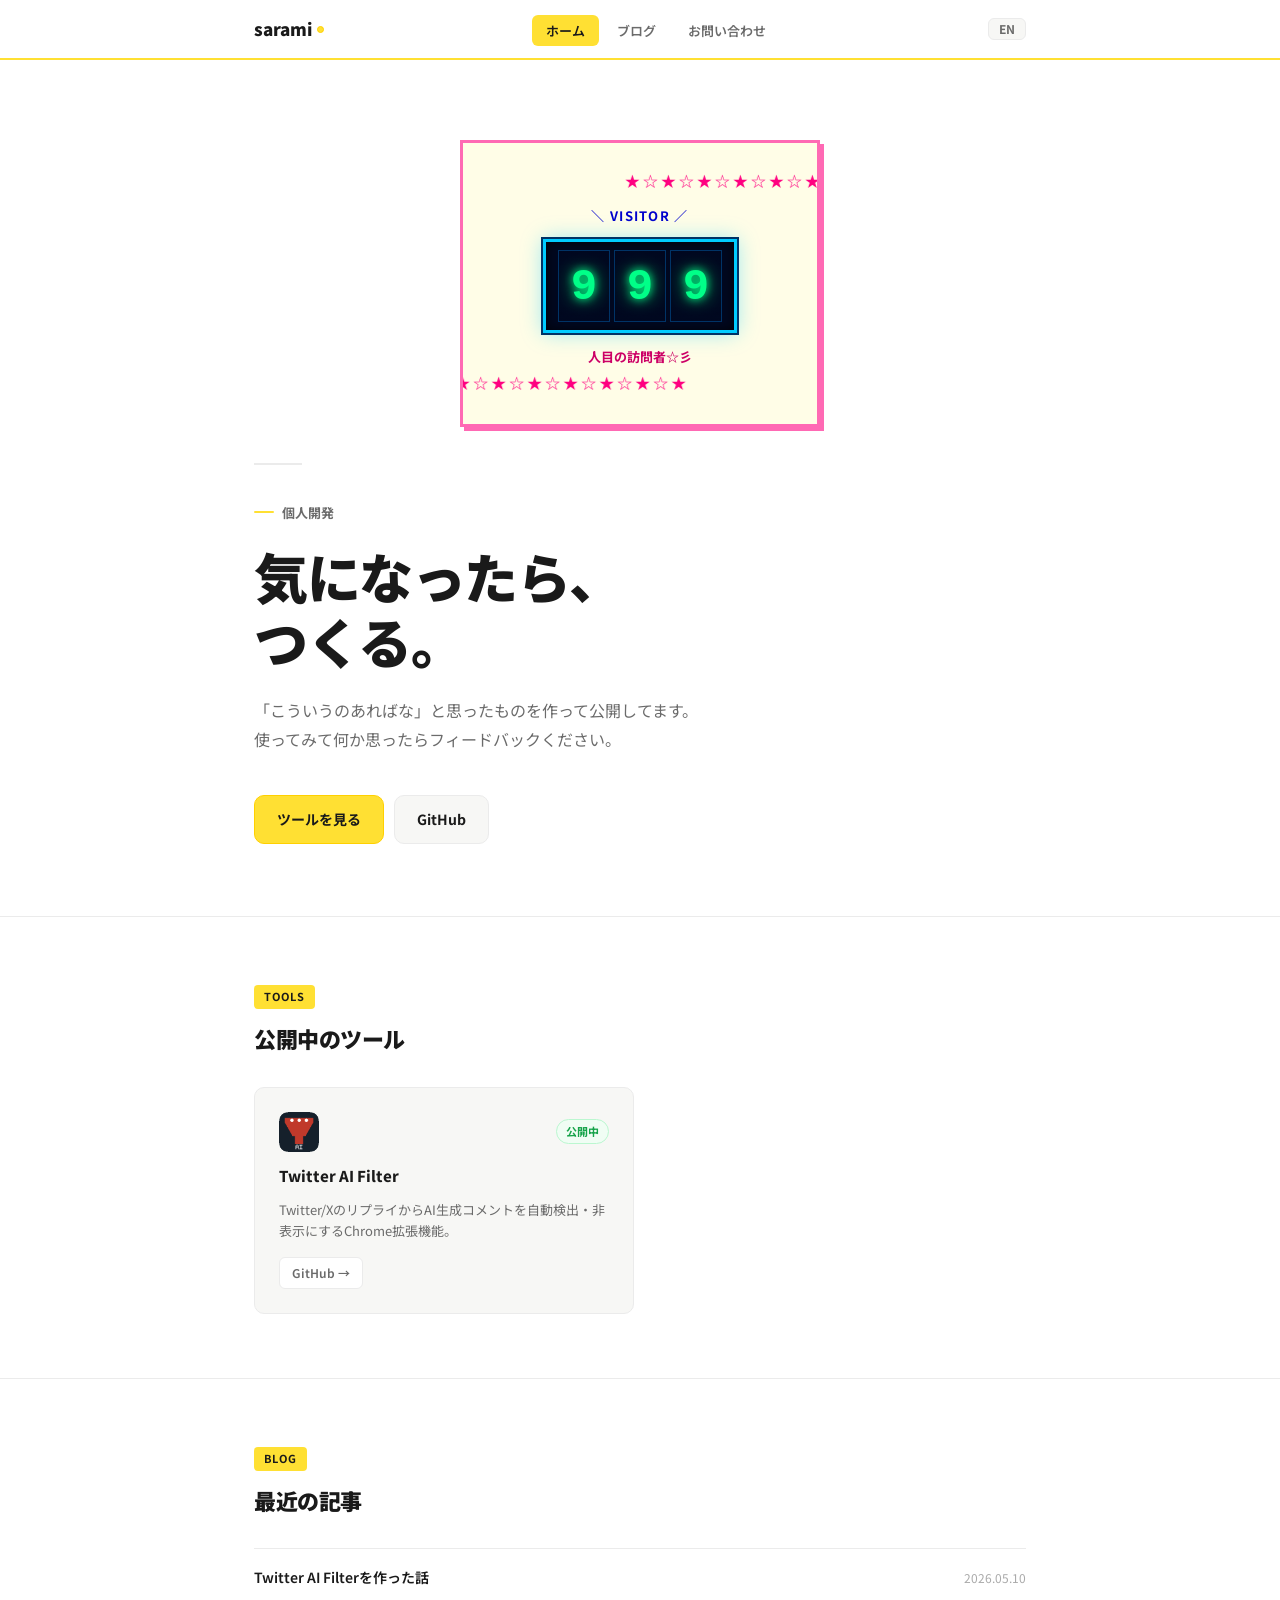
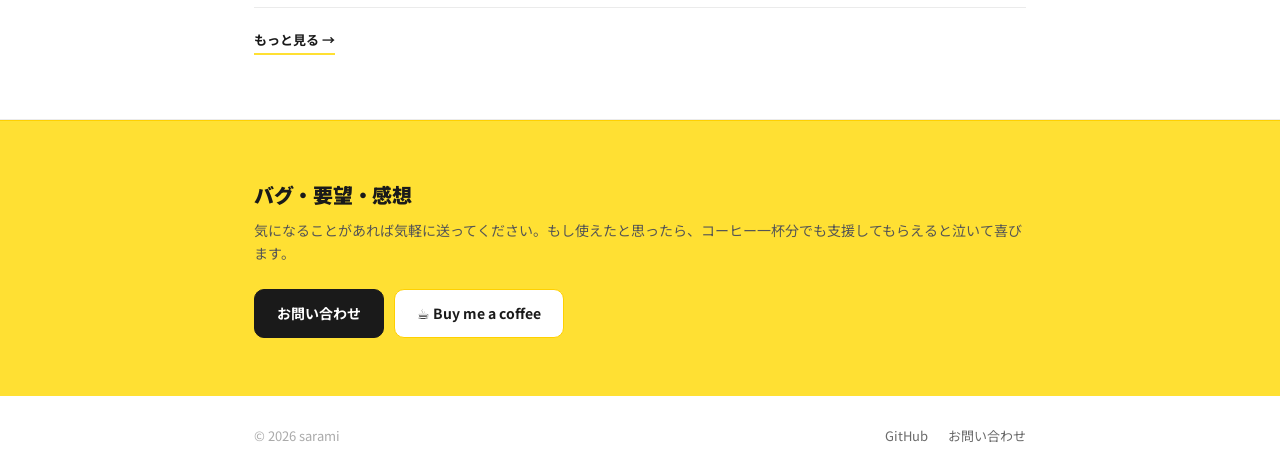
==== commit dfd1c718: "fix: favicon.icoを追加（ピンク→黄グラデ+白s、Safari対応） Co-Authored-By: Claude Sonnet 4.6 <noreply@anthropic.com>" ====
--- a/index.html
+++ b/index.html
@@ -22,6 +22,7 @@
   <meta name="twitter:title" content="sarami — 個人開発ツール配布サイト">
   <meta name="twitter:description" content="「こういうのあればな」と思ったものを作って公開しています。実用的な個人開発ツールを無料配布中。">
   <!-- Favicon -->
+  <link rel="icon" type="image/x-icon" href="favicon.ico">
   <link rel="icon" type="image/svg+xml" href="icon.svg">
   <link rel="apple-touch-icon" sizes="180x180" href="apple-touch-icon.png?v=3">
 
